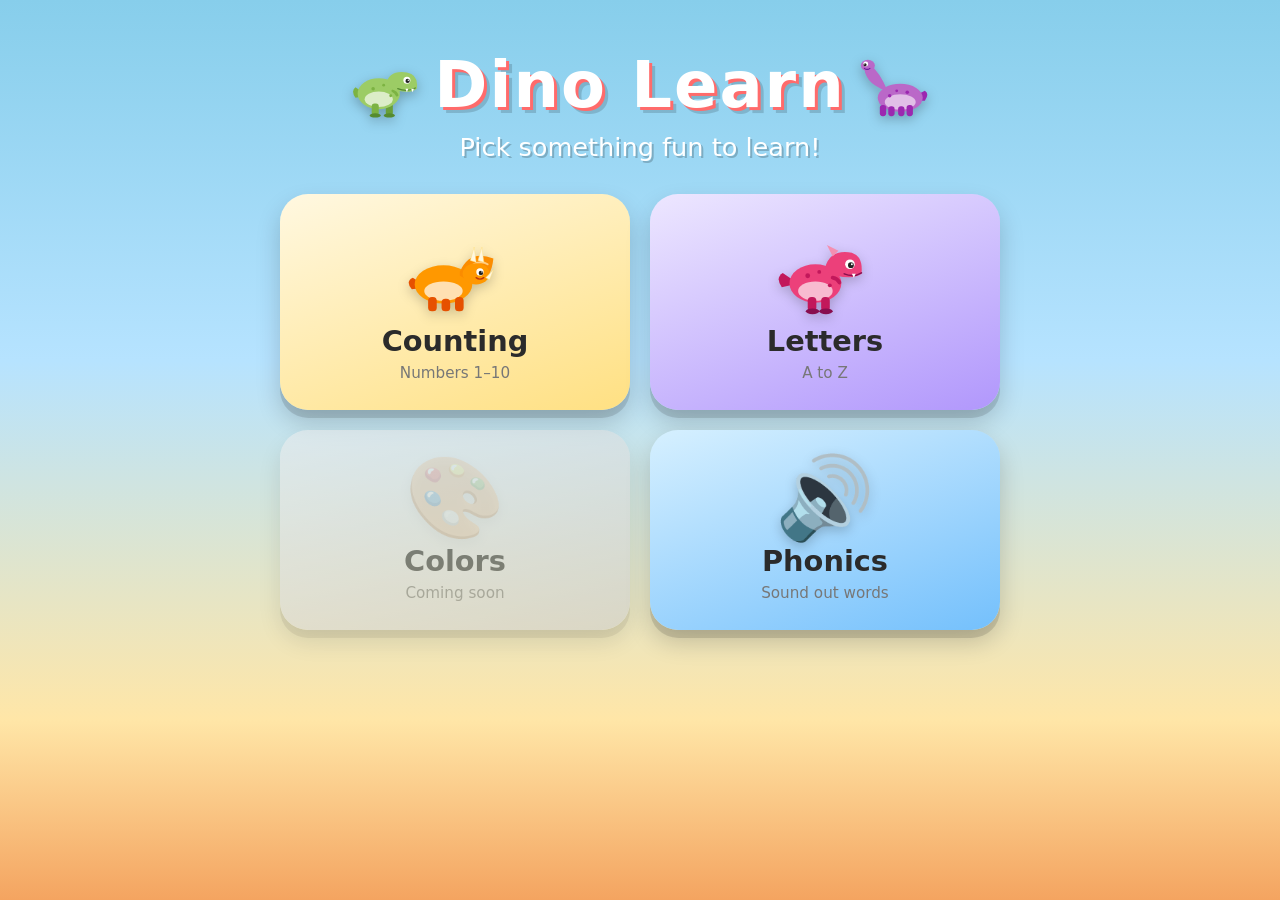
==== index.html @ 4b53ea30 "Add Phonics tile for sounding out CVC words Mirrors the Counting/Letters blueprint with a phonics tw" ====
<!DOCTYPE html>
<html lang="en">
<head>
  <meta charset="UTF-8" />
  <meta name="viewport" content="width=device-width, initial-scale=1.0, user-scalable=no" />
  <title>Dino Learn — Fun Learning for Little Explorers</title>
  <link rel="stylesheet" href="styles.css" />
</head>
<body>
  <!-- ============ LANDING SCREEN ============ -->
  <section id="landing" class="screen active">
    <div class="floating-bg" aria-hidden="true">
      <span class="float-emoji" style="--d:0s; --x:10%;">🦕</span>
      <span class="float-emoji" style="--d:2s; --x:80%;">🦖</span>
      <span class="float-emoji" style="--d:4s; --x:30%;">🌋</span>
      <span class="float-emoji" style="--d:6s; --x:65%;">🥚</span>
      <span class="float-emoji" style="--d:8s; --x:50%;">🌴</span>
    </div>

    <header class="landing-header">
      <h1 class="title">
        <span class="title-dino" data-dino="trex"></span>
        Dino Learn
        <span class="title-dino flip" data-dino="bronto"></span>
      </h1>
      <p class="subtitle">Pick something fun to learn!</p>
    </header>

    <div class="tile-grid">
      <button class="tile tile-counting" data-app="counting">
        <div class="tile-emoji tile-svg" data-dino="trike"></div>
        <div class="tile-label">Counting</div>
        <div class="tile-sub">Numbers 1–10</div>
      </button>

      <button class="tile tile-letters" data-app="letters">
        <div class="tile-emoji tile-svg" data-dino="raptor"></div>
        <div class="tile-label">Letters</div>
        <div class="tile-sub">A to Z</div>
      </button>

      <button class="tile tile-locked" disabled>
        <div class="tile-emoji">🎨</div>
        <div class="tile-label">Colors</div>
        <div class="tile-sub">Coming soon</div>
      </button>

      <button class="tile tile-phonics" data-app="phonics">
        <div class="tile-emoji">🔊</div>
        <div class="tile-label">Phonics</div>
        <div class="tile-sub">Sound out words</div>
      </button>
    </div>
  </section>

  <!-- ============ COUNTING: MODE PICKER ============ -->
  <section id="counting-menu" class="screen">
    <button class="back-btn" data-back="landing">← Back</button>
    <header class="landing-header">
      <h1 class="title">
        <span class="title-dino" data-dino="stego"></span>
        Counting Time!
      </h1>
      <p class="subtitle">How do you want to play?</p>
    </header>

    <div class="tile-grid two-up">
      <button class="tile tile-learn" data-mode="learn">
        <div class="tile-emoji">📚</div>
        <div class="tile-label">Learn</div>
        <div class="tile-sub">See & hear numbers</div>
      </button>

      <button class="tile tile-test" data-mode="test">
        <div class="tile-emoji">🎯</div>
        <div class="tile-label">Test</div>
        <div class="tile-sub">Listen & choose</div>
      </button>
    </div>
  </section>

  <!-- ============ LEARN MODE ============ -->
  <section id="learn-mode" class="screen">
    <button class="back-btn" data-back="counting-menu">← Back</button>

    <div class="flashcard-area">
      <div id="learn-card" class="flashcard">
        <div class="big-number" id="learn-number">1</div>
        <div class="dino-row" id="learn-dinos"></div>
        <div class="card-word" id="learn-word">One</div>
      </div>

      <div class="learn-controls">
        <button class="ctrl-btn ctrl-prev" id="learn-prev" aria-label="Previous">◀</button>
        <button class="ctrl-btn ctrl-say" id="learn-say" aria-label="Say again">🔊 Say it!</button>
        <button class="ctrl-btn ctrl-next" id="learn-next" aria-label="Next">▶</button>
      </div>
    </div>
  </section>

  <!-- ============ TEST MODE ============ -->
  <section id="test-mode" class="screen">
    <button class="back-btn" data-back="counting-menu">← Back</button>

    <div class="test-area">
      <div class="test-prompt">
        <div class="test-instruction">Tap the number you hear!</div>
        <button class="ctrl-btn ctrl-say big-say" id="test-say">🔊 Say it again</button>
      </div>

      <div id="test-choices" class="choice-grid"></div>

      <div class="score-row">
        <div class="score-pill">⭐ <span id="score-correct">0</span></div>
        <div class="score-pill alt">🦴 <span id="score-tries">0</span></div>
      </div>
    </div>

  </section>

  <!-- ============ LETTERS: MODE PICKER ============ -->
  <section id="letters-menu" class="screen">
    <button class="back-btn" data-back="landing">← Back</button>
    <header class="landing-header">
      <h1 class="title">
        <span class="title-dino" data-dino="raptor"></span>
        ABCs!
      </h1>
      <p class="subtitle">How do you want to play?</p>
    </header>

    <div class="tile-grid two-up">
      <button class="tile tile-learn" data-letters-mode="learn">
        <div class="tile-emoji">📚</div>
        <div class="tile-label">Learn</div>
        <div class="tile-sub">See & hear letters</div>
      </button>

      <button class="tile tile-test" data-letters-mode="test">
        <div class="tile-emoji">🎯</div>
        <div class="tile-label">Test</div>
        <div class="tile-sub">Listen & choose</div>
      </button>
    </div>
  </section>

  <!-- ============ LETTERS LEARN MODE ============ -->
  <section id="letters-learn" class="screen">
    <button class="back-btn" data-back="letters-menu">← Back</button>

    <div class="flashcard-area">
      <div id="letters-card" class="flashcard">
        <div class="big-number" id="letters-letter"></div>
        <div class="letter-img" id="letters-img">🍎</div>
        <div class="card-word" id="letters-word">A is for Apple</div>
      </div>

      <div class="learn-controls">
        <button class="ctrl-btn ctrl-prev" id="letters-prev" aria-label="Previous">◀</button>
        <button class="ctrl-btn ctrl-say" id="letters-say" aria-label="Say again">🔊 Say it!</button>
        <button class="ctrl-btn ctrl-next" id="letters-next" aria-label="Next">▶</button>
      </div>
    </div>
  </section>

  <!-- ============ LETTERS TEST MODE ============ -->
  <section id="letters-test" class="screen">
    <button class="back-btn" data-back="letters-menu">← Back</button>

    <div class="test-area">
      <div class="test-prompt">
        <div class="test-instruction">Tap the letter you hear!</div>
        <button class="ctrl-btn ctrl-say big-say" id="letters-test-say">🔊 Say it again</button>
      </div>

      <div id="letters-test-choices" class="choice-grid"></div>

      <div class="score-row">
        <div class="score-pill">⭐ <span id="letters-score-correct">0</span></div>
        <div class="score-pill alt">🦴 <span id="letters-score-tries">0</span></div>
      </div>
    </div>
  </section>

  <!-- ============ PHONICS: MODE PICKER ============ -->
  <section id="phonics-menu" class="screen">
    <button class="back-btn" data-back="landing">← Back</button>
    <header class="landing-header">
      <h1 class="title">
        <span class="title-dino" data-dino="trike"></span>
        Phonics!
      </h1>
      <p class="subtitle">Sound out words!</p>
    </header>

    <div class="tile-grid two-up">
      <button class="tile tile-learn" data-phonics-mode="learn">
        <div class="tile-emoji">📚</div>
        <div class="tile-label">Learn</div>
        <div class="tile-sub">Sound it out</div>
      </button>

      <button class="tile tile-test" data-phonics-mode="test">
        <div class="tile-emoji">🎯</div>
        <div class="tile-label">Test</div>
        <div class="tile-sub">Listen & choose</div>
      </button>
    </div>
  </section>

  <!-- ============ PHONICS LEARN MODE ============ -->
  <section id="phonics-learn" class="screen">
    <button class="back-btn" data-back="phonics-menu">← Back</button>

    <div class="flashcard-area">
      <div id="phonics-card" class="flashcard">
        <div class="phonics-letters" id="phonics-letters"></div>
        <div class="phonics-emoji" id="phonics-emoji">🐱</div>
        <div class="card-word" id="phonics-word">Cat</div>
      </div>

      <div class="learn-controls">
        <button class="ctrl-btn ctrl-prev" id="phonics-prev" aria-label="Previous">◀</button>
        <button class="ctrl-btn ctrl-say" id="phonics-say" aria-label="Sound it out">🔊 Sound it out!</button>
        <button class="ctrl-btn ctrl-next" id="phonics-next" aria-label="Next">▶</button>
      </div>
    </div>
  </section>

  <!-- ============ PHONICS TEST MODE ============ -->
  <section id="phonics-test" class="screen">
    <button class="back-btn" data-back="phonics-menu">← Back</button>

    <div class="test-area">
      <div class="test-prompt">
        <div class="test-instruction">Tap the word you hear!</div>
        <button class="ctrl-btn ctrl-say big-say" id="phonics-test-say">🔊 Say it again</button>
      </div>

      <div id="phonics-test-choices" class="choice-grid phonics-choice-grid"></div>

      <div class="score-row">
        <div class="score-pill">⭐ <span id="phonics-score-correct">0</span></div>
        <div class="score-pill alt">🦴 <span id="phonics-score-tries">0</span></div>
      </div>
    </div>
  </section>

  <!-- shared celebration overlay (used by both test modes) -->
  <div id="celebrate" class="celebrate" aria-hidden="true">
    <div class="celebrate-text" id="celebrate-text">Yay!</div>
    <div class="confetti" id="confetti"></div>
  </div>

  <script src="dinos.js"></script>
  <script src="chars.js"></script>
  <script src="phonics.js"></script>
  <script src="app.js"></script>
</body>
</html>
---- styles.css ----
/* ====== Reset & Base ====== */
* { box-sizing: border-box; margin: 0; padding: 0; }

html, body {
  height: 100%;
  font-family: 'Comic Sans MS', 'Chalkboard SE', 'Marker Felt', system-ui, sans-serif;
  overflow: hidden;
  user-select: none;
  -webkit-tap-highlight-color: transparent;
}

body {
  background: linear-gradient(180deg, #87ceeb 0%, #b6e3ff 40%, #ffe6a7 80%, #f4a460 100%);
  color: #2b2b2b;
  position: relative;
}

button {
  font-family: inherit;
  cursor: pointer;
  border: none;
  background: none;
}

/* ====== Screens ====== */
.screen {
  position: absolute;
  inset: 0;
  display: none;
  flex-direction: column;
  align-items: center;
  padding: 24px;
  overflow-y: auto;
}
.screen.active { display: flex; }

/* ====== Floating background dinos ====== */
.floating-bg {
  position: absolute;
  inset: 0;
  pointer-events: none;
  overflow: hidden;
  z-index: 0;
}
.float-emoji {
  position: absolute;
  bottom: -80px;
  left: var(--x);
  font-size: 3rem;
  opacity: 0.55;
  animation: floatUp 14s linear infinite;
  animation-delay: var(--d);
}
@keyframes floatUp {
  0%   { transform: translateY(0) rotate(0deg); opacity: 0; }
  10%  { opacity: 0.5; }
  90%  { opacity: 0.4; }
  100% { transform: translateY(-110vh) rotate(360deg); opacity: 0; }
}

/* ====== Landing Header ====== */
.landing-header {
  text-align: center;
  margin: 24px 0 32px;
  z-index: 1;
}
.title {
  font-size: clamp(2.4rem, 7vw, 4rem);
  color: #fff;
  text-shadow:
    3px 3px 0 #ff6b6b,
    6px 6px 0 rgba(0, 0, 0, 0.15);
  letter-spacing: 2px;
  display: inline-flex;
  align-items: center;
  gap: 12px;
}
.title-dino {
  display: inline-block;
  width: clamp(2.6rem, 8vw, 4.4rem);
  height: clamp(2.6rem, 8vw, 4.4rem);
  animation: wiggle 2s ease-in-out infinite;
  filter: drop-shadow(0 4px 6px rgba(0, 0, 0, 0.25));
}
.title-dino svg { width: 100%; height: 100%; display: block; }
.title-dino.flip { transform: scaleX(-1); animation-delay: 0.5s; }
@keyframes wiggle {
  0%, 100% { transform: rotate(-8deg) translateY(0); }
  50%      { transform: rotate(8deg)  translateY(-6px); }
}
.title-dino.flip {
  animation: wiggleFlip 2s ease-in-out infinite;
}
@keyframes wiggleFlip {
  0%, 100% { transform: scaleX(-1) rotate(-8deg) translateY(0); }
  50%      { transform: scaleX(-1) rotate(8deg)  translateY(-6px); }
}

.subtitle {
  font-size: clamp(1.1rem, 3vw, 1.6rem);
  color: #fff;
  text-shadow: 2px 2px 0 rgba(0, 0, 0, 0.2);
  margin-top: 8px;
}

/* ====== Tile Grid ====== */
.tile-grid {
  display: grid;
  grid-template-columns: repeat(2, minmax(140px, 1fr));
  gap: 20px;
  width: 100%;
  max-width: 720px;
  z-index: 1;
}
.tile-grid.two-up {
  grid-template-columns: repeat(2, 1fr);
  max-width: 600px;
}

.tile {
  background: #fff;
  border-radius: 28px;
  padding: 28px 16px;
  box-shadow:
    0 8px 0 rgba(0, 0, 0, 0.12),
    0 12px 24px rgba(0, 0, 0, 0.18);
  display: flex;
  flex-direction: column;
  align-items: center;
  gap: 6px;
  transition: transform 0.15s ease, box-shadow 0.15s ease;
  position: relative;
  overflow: hidden;
}
.tile:active:not(:disabled) {
  transform: translateY(4px);
  box-shadow:
    0 4px 0 rgba(0, 0, 0, 0.12),
    0 6px 12px rgba(0, 0, 0, 0.18);
}
.tile:hover:not(:disabled) { transform: translateY(-4px); }

.tile-emoji {
  font-size: clamp(3rem, 10vw, 5rem);
  line-height: 1;
  filter: drop-shadow(0 4px 6px rgba(0, 0, 0, 0.2));
  animation: bobble 3s ease-in-out infinite;
}
.tile-svg {
  width: clamp(4rem, 14vw, 6rem);
  height: clamp(4rem, 14vw, 6rem);
}
.tile-svg svg { width: 100%; height: 100%; display: block; }
@keyframes bobble {
  0%, 100% { transform: translateY(0) rotate(-3deg); }
  50%      { transform: translateY(-8px) rotate(3deg); }
}
.tile-label {
  font-size: clamp(1.3rem, 3.5vw, 1.8rem);
  font-weight: bold;
  color: #2b2b2b;
}
.tile-sub {
  font-size: 0.95rem;
  color: #777;
}

/* tile color accents */
.tile-counting { background: linear-gradient(160deg, #fff8e1, #ffe082); }
.tile-letters  { background: linear-gradient(160deg, #ede7ff, #b197fc); }
.tile-phonics  { background: linear-gradient(160deg, #d6f0ff, #74c0fc); }
.tile-learn    { background: linear-gradient(160deg, #d4f8e8, #7ed8a8); }
.tile-test     { background: linear-gradient(160deg, #ffd6e7, #ff9bc4); }

.tile-locked {
  opacity: 0.55;
  cursor: not-allowed;
  background: linear-gradient(160deg, #eee, #ccc);
}
.tile-locked .tile-emoji { animation: none; }

/* ====== Back Button ====== */
.back-btn {
  position: absolute;
  top: 16px;
  left: 16px;
  background: #fff;
  border-radius: 999px;
  padding: 10px 20px;
  font-size: 1.1rem;
  font-weight: bold;
  color: #444;
  box-shadow: 0 4px 0 rgba(0, 0, 0, 0.12);
  z-index: 10;
}
.back-btn:active { transform: translateY(2px); box-shadow: 0 2px 0 rgba(0,0,0,0.12); }

/* ====== Learn Mode ====== */
.flashcard-area {
  width: 100%;
  max-width: 700px;
  margin: 60px auto 0;
  display: flex;
  flex-direction: column;
  align-items: center;
  gap: 28px;
  z-index: 1;
}
.flashcard {
  background: #fff;
  border-radius: 32px;
  padding: 30px 24px;
  width: 100%;
  box-shadow:
    0 10px 0 rgba(0, 0, 0, 0.12),
    0 16px 30px rgba(0, 0, 0, 0.2);
  display: flex;
  flex-direction: column;
  align-items: center;
  gap: 14px;
  min-height: 380px;
}
.flashcard.pop {
  animation: cardPop 0.45s ease;
}
@keyframes cardPop {
  0%   { transform: scale(0.85) rotate(-3deg); opacity: 0; }
  60%  { transform: scale(1.05) rotate(2deg); opacity: 1; }
  100% { transform: scale(1) rotate(0); }
}

.big-number {
  height: clamp(160px, 28vw, 240px);
  display: flex;
  align-items: center;
  justify-content: center;
}
.big-number svg {
  height: 100%;
  width: auto;
  overflow: visible;
}
.big-number path {
  fill: none;
  /* stroke set inline per-render so each card uses a unique gradient id */
  stroke-width: 14;
  stroke-linecap: round;
  stroke-linejoin: round;
  filter: drop-shadow(3px 4px 0 rgba(0, 0, 0, 0.12));
}
.big-number path.draw {
  stroke-dasharray: var(--len);
  stroke-dashoffset: var(--len);
  animation: drawIn 1.1s ease-out var(--delay, 0s) forwards;
}
@keyframes drawIn {
  to { stroke-dashoffset: 0; }
}

.dino-row {
  display: flex;
  flex-wrap: wrap;
  gap: 8px;
  justify-content: center;
  align-items: center;
  max-width: 100%;
  min-height: 70px;
}
.dino-row .dino {
  width: clamp(3rem, 7vw, 4.2rem);
  height: clamp(3rem, 7vw, 4.2rem);
  animation: dinoPop 0.4s ease both;
  filter: drop-shadow(0 3px 4px rgba(0,0,0,0.18));
}
.dino-row .dino svg { width: 100%; height: 100%; display: block; }
@keyframes dinoPop {
  0%   { transform: scale(0) rotate(-180deg); opacity: 0; }
  70%  { transform: scale(1.2) rotate(10deg); opacity: 1; }
  100% { transform: scale(1) rotate(0); }
}

.card-word {
  font-size: clamp(1.6rem, 5vw, 2.4rem);
  font-weight: bold;
  color: #4a4a4a;
  text-transform: capitalize;
}

/* Letter-card "is for X" thumbnail (emoji-based) */
.letter-img {
  font-size: clamp(3.5rem, 11vw, 5.5rem);
  line-height: 1;
  filter: drop-shadow(0 4px 6px rgba(0, 0, 0, 0.2));
  animation: dinoPop 0.5s ease both;
}

/* ====== Phonics ====== */
.phonics-letters {
  display: flex;
  gap: 14px;
  justify-content: center;
  flex-wrap: wrap;
}
.phonics-letter {
  width: clamp(60px, 16vw, 88px);
  height: clamp(60px, 16vw, 88px);
  border-radius: 20px;
  background: linear-gradient(160deg, #fff3bf, #ffd43b);
  color: #fff;
  font-size: clamp(2.4rem, 7vw, 3.6rem);
  font-weight: 900;
  display: flex;
  align-items: center;
  justify-content: center;
  text-shadow: 2px 2px 0 rgba(0, 0, 0, 0.18);
  box-shadow: 0 6px 0 rgba(0, 0, 0, 0.15);
  cursor: pointer;
  transition: transform 0.2s ease, box-shadow 0.2s ease, background 0.2s ease;
  animation: dinoPop 0.4s ease both;
}
.phonics-letter.active {
  transform: scale(1.2) translateY(-10px);
  box-shadow: 0 14px 0 rgba(0, 0, 0, 0.15);
  background: linear-gradient(160deg, #ff8787, #ff6b6b);
}
.phonics-letter:active:not(.active) {
  transform: scale(0.95);
  box-shadow: 0 3px 0 rgba(0, 0, 0, 0.15);
}
.phonics-emoji {
  font-size: clamp(3.5rem, 12vw, 6rem);
  line-height: 1;
  filter: drop-shadow(0 4px 6px rgba(0, 0, 0, 0.2));
  animation: dinoPop 0.5s ease both;
}

/* Phonics test choices: emoji on top, word below */
.choice.phonics-choice {
  aspect-ratio: 1 / 1.15;
  flex-direction: column;
  gap: 4px;
  padding: 8px;
}
.choice.phonics-choice .choice-emoji {
  font-size: clamp(2.4rem, 9vw, 4rem);
  line-height: 1;
}
.choice.phonics-choice .choice-word {
  font-size: clamp(1rem, 3.5vw, 1.5rem);
  font-weight: 900;
  color: #444;
  text-transform: lowercase;
}

/* learn controls */
.learn-controls {
  display: flex;
  gap: 16px;
  align-items: center;
  flex-wrap: wrap;
  justify-content: center;
}
.ctrl-btn {
  background: #fff;
  border-radius: 999px;
  padding: 16px 24px;
  font-size: 1.3rem;
  font-weight: bold;
  color: #444;
  box-shadow: 0 6px 0 rgba(0, 0, 0, 0.15);
  min-width: 70px;
  transition: transform 0.1s ease;
}
.ctrl-btn:active { transform: translateY(3px); box-shadow: 0 3px 0 rgba(0,0,0,0.15); }
.ctrl-say { background: linear-gradient(160deg, #ffd6a5, #ffa94d); color: #fff; text-shadow: 1px 1px 0 rgba(0,0,0,0.2); }
.ctrl-prev, .ctrl-next { background: linear-gradient(160deg, #b8e6ff, #4dabf7); color: #fff; }
.big-say {
  padding: 20px 32px;
  font-size: 1.5rem;
}

/* ====== Test Mode ====== */
.test-area {
  width: 100%;
  max-width: 700px;
  margin: 60px auto 0;
  display: flex;
  flex-direction: column;
  align-items: center;
  gap: 24px;
  z-index: 1;
}
.test-prompt {
  display: flex;
  flex-direction: column;
  align-items: center;
  gap: 12px;
}
.test-instruction {
  font-size: clamp(1.2rem, 4vw, 1.8rem);
  font-weight: bold;
  color: #fff;
  text-shadow: 2px 2px 0 rgba(0, 0, 0, 0.2);
  text-align: center;
}

.choice-grid {
  display: grid;
  grid-template-columns: repeat(2, 1fr);
  gap: 16px;
  width: 100%;
}
@media (min-width: 640px) {
  .choice-grid { grid-template-columns: repeat(4, 1fr); }
}

.choice {
  background: #fff;
  border-radius: 24px;
  aspect-ratio: 1 / 1;
  display: flex;
  align-items: center;
  justify-content: center;
  font-size: clamp(3rem, 10vw, 5rem);
  font-weight: 900;
  color: #2b2b2b;
  box-shadow: 0 8px 0 rgba(0, 0, 0, 0.12);
  transition: transform 0.15s ease;
}
.choice:active { transform: translateY(4px); box-shadow: 0 4px 0 rgba(0,0,0,0.12); }

.choice.c1 { background: linear-gradient(160deg, #ffd6e7, #ff9bc4); }
.choice.c2 { background: linear-gradient(160deg, #d4f8e8, #7ed8a8); }
.choice.c3 { background: linear-gradient(160deg, #ffe9b3, #ffd43b); }
.choice.c4 { background: linear-gradient(160deg, #d6e9ff, #74c0fc); }

.choice.correct {
  animation: correctFlash 0.7s ease;
}
@keyframes correctFlash {
  0%, 100% { transform: scale(1); }
  30%      { transform: scale(1.2) rotate(5deg); background: #69db7c; }
  60%      { transform: scale(1.1) rotate(-5deg); }
}

.choice.wrong {
  animation: wrongShake 0.5s ease;
}
@keyframes wrongShake {
  0%, 100% { transform: translateX(0); }
  20%      { transform: translateX(-10px); background: #ffa8a8; }
  40%      { transform: translateX(10px); }
  60%      { transform: translateX(-8px); }
  80%      { transform: translateX(8px); }
}

/* score */
.score-row {
  display: flex;
  gap: 14px;
  margin-top: 6px;
}
.score-pill {
  background: #fff;
  padding: 10px 22px;
  border-radius: 999px;
  font-size: 1.3rem;
  font-weight: bold;
  color: #444;
  box-shadow: 0 4px 0 rgba(0, 0, 0, 0.12);
}
.score-pill.alt { background: #ffd6a5; }

/* ====== Celebrate overlay ====== */
.celebrate {
  position: absolute;
  inset: 0;
  pointer-events: none;
  display: none;
  align-items: center;
  justify-content: center;
  z-index: 20;
}
.celebrate.show {
  display: flex;
}
.celebrate-text {
  font-size: clamp(3rem, 12vw, 7rem);
  color: #fff;
  font-weight: 900;
  text-shadow:
    4px 4px 0 #ff6b6b,
    8px 8px 0 rgba(0, 0, 0, 0.2);
  animation: celebratePop 1.2s ease;
}
@keyframes celebratePop {
  0%   { transform: scale(0) rotate(-30deg); opacity: 0; }
  40%  { transform: scale(1.3) rotate(10deg); opacity: 1; }
  70%  { transform: scale(1) rotate(-5deg); }
  100% { transform: scale(1.1) rotate(0); opacity: 0; }
}

.confetti {
  position: absolute;
  inset: 0;
  pointer-events: none;
}
.confetti span {
  position: absolute;
  top: -30px;
  font-size: 1.8rem;
  animation: confettiFall 1.6s ease-in forwards;
}
@keyframes confettiFall {
  0%   { transform: translateY(0) rotate(0); opacity: 1; }
  100% { transform: translateY(110vh) rotate(720deg); opacity: 0.2; }
}
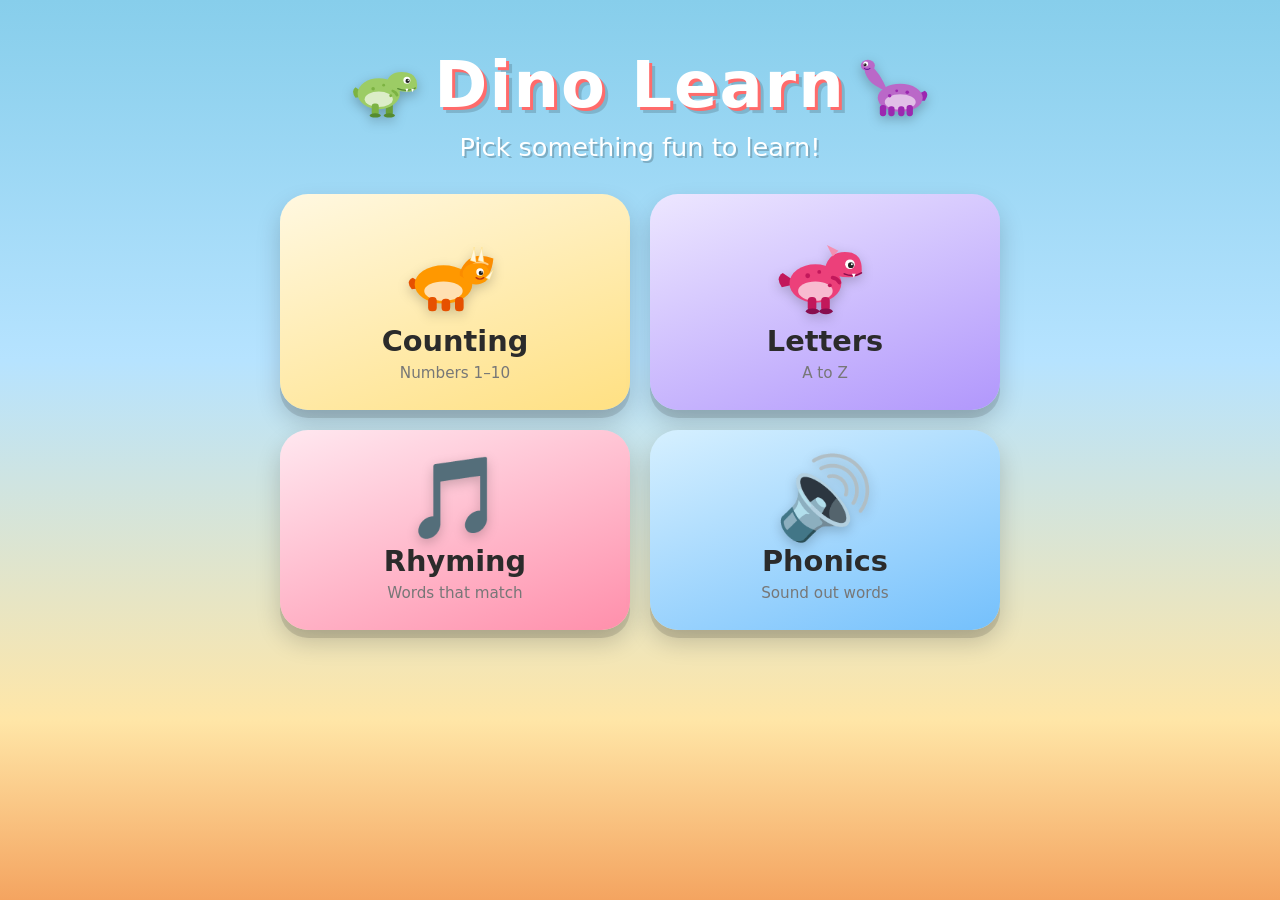
==== commit 18f59de0: "Add Rhyming tile - "Do these words rhyme?" yes/no drill Addresses Declan's 0-of-8 gap on Rhyming Rec" ====
--- a/index.html
+++ b/index.html
@@ -39,10 +39,10 @@
         <div class="tile-sub">A to Z</div>
       </button>
 
-      <button class="tile tile-locked" disabled>
-        <div class="tile-emoji">🎨</div>
-        <div class="tile-label">Colors</div>
-        <div class="tile-sub">Coming soon</div>
+      <button class="tile tile-rhyming" data-app="rhyming">
+        <div class="tile-emoji">🎵</div>
+        <div class="tile-label">Rhyming</div>
+        <div class="tile-sub">Words that match</div>
       </button>
 
       <button class="tile tile-phonics" data-app="phonics">
@@ -64,17 +64,28 @@
       <p class="subtitle">How do you want to play?</p>
     </header>
 
-    <div class="tile-grid two-up">
+    <div class="case-toggle toggle-numbers" role="tablist" aria-label="Number range">
+      <button class="case-btn active" data-range="1-10">1–10</button>
+      <button class="case-btn" data-range="11-20">11–20</button>
+    </div>
+
+    <div class="tile-grid three-up">
       <button class="tile tile-learn" data-mode="learn">
         <div class="tile-emoji">📚</div>
         <div class="tile-label">Learn</div>
-        <div class="tile-sub">See & hear numbers</div>
+        <div class="tile-sub">See & hear</div>
       </button>
 
       <button class="tile tile-test" data-mode="test">
-        <div class="tile-emoji">🎯</div>
-        <div class="tile-label">Test</div>
-        <div class="tile-sub">Listen & choose</div>
+        <div class="tile-emoji">👂</div>
+        <div class="tile-label">Listen Test</div>
+        <div class="tile-sub">Hear it, pick it</div>
+      </button>
+
+      <button class="tile tile-look" data-mode="look">
+        <div class="tile-emoji">👀</div>
+        <div class="tile-label">Look Test</div>
+        <div class="tile-sub">See it, say it</div>
       </button>
     </div>
   </section>
@@ -118,6 +129,31 @@
 
   </section>
 
+  <!-- ============ LOOK TEST (see numeral, say it) ============ -->
+  <section id="look-mode" class="screen">
+    <button class="back-btn" data-back="counting-menu">← Back</button>
+
+    <div class="flashcard-area">
+      <div class="look-instruction" id="look-instruction">What number is this?</div>
+
+      <div id="look-card" class="flashcard look-card">
+        <div class="big-number" id="look-number"></div>
+        <div class="dino-row" id="look-dinos"></div>
+        <div class="card-word" id="look-word"></div>
+      </div>
+
+      <div class="look-buttons">
+        <button class="ctrl-btn ctrl-knew" id="look-knew">✓ Knew it!</button>
+        <button class="ctrl-btn ctrl-help" id="look-help">🤔 Help me</button>
+      </div>
+
+      <div class="score-row">
+        <div class="score-pill">⭐ <span id="look-score-correct">0</span></div>
+        <div class="score-pill alt">🦴 <span id="look-score-tries">0</span></div>
+      </div>
+    </div>
+  </section>
+
   <!-- ============ LETTERS: MODE PICKER ============ -->
   <section id="letters-menu" class="screen">
     <button class="back-btn" data-back="landing">← Back</button>
@@ -128,6 +164,11 @@
       </h1>
       <p class="subtitle">How do you want to play?</p>
     </header>
+
+    <div class="case-toggle toggle-letters" role="tablist" aria-label="Letter case">
+      <button class="case-btn active" data-case="upper">ABC</button>
+      <button class="case-btn" data-case="lower">abc</button>
+    </div>
 
     <div class="tile-grid two-up">
       <button class="tile tile-learn" data-letters-mode="learn">
@@ -246,6 +287,94 @@
     </div>
   </section>
 
+  <!-- ============ RHYMING: MODE PICKER ============ -->
+  <section id="rhyming-menu" class="screen">
+    <button class="back-btn" data-back="landing">← Back</button>
+    <header class="landing-header">
+      <h1 class="title">
+        <span class="title-dino" data-dino="bronto"></span>
+        Rhyming!
+      </h1>
+      <p class="subtitle">Words that sound the same</p>
+    </header>
+
+    <div class="tile-grid two-up">
+      <button class="tile tile-learn" data-rhyming-mode="learn">
+        <div class="tile-emoji">📚</div>
+        <div class="tile-label">Learn</div>
+        <div class="tile-sub">See & hear pairs</div>
+      </button>
+
+      <button class="tile tile-test" data-rhyming-mode="test">
+        <div class="tile-emoji">🎯</div>
+        <div class="tile-label">Test</div>
+        <div class="tile-sub">Do they rhyme?</div>
+      </button>
+    </div>
+  </section>
+
+  <!-- ============ RHYMING LEARN MODE ============ -->
+  <section id="rhyming-learn" class="screen">
+    <button class="back-btn" data-back="rhyming-menu">← Back</button>
+
+    <div class="flashcard-area">
+      <div id="rhyming-card" class="flashcard rhyme-card">
+        <div class="rhyme-pair">
+          <div class="rhyme-word">
+            <div class="rhyme-emoji" id="rhyme-emoji-1">🐱</div>
+            <div class="rhyme-text" id="rhyme-text-1">cat</div>
+          </div>
+          <div class="rhyme-vs">&</div>
+          <div class="rhyme-word">
+            <div class="rhyme-emoji" id="rhyme-emoji-2">🎩</div>
+            <div class="rhyme-text" id="rhyme-text-2">hat</div>
+          </div>
+        </div>
+        <div class="rhyme-verdict yes" id="rhyme-verdict">They Rhyme!</div>
+      </div>
+
+      <div class="learn-controls">
+        <button class="ctrl-btn ctrl-prev" id="rhyming-prev" aria-label="Previous">◀</button>
+        <button class="ctrl-btn ctrl-say" id="rhyming-say" aria-label="Say again">🔊 Say it!</button>
+        <button class="ctrl-btn ctrl-next" id="rhyming-next" aria-label="Next">▶</button>
+      </div>
+    </div>
+  </section>
+
+  <!-- ============ RHYMING TEST MODE ============ -->
+  <section id="rhyming-test" class="screen">
+    <button class="back-btn" data-back="rhyming-menu">← Back</button>
+
+    <div class="flashcard-area">
+      <div class="test-instruction look-instruction">Do these words rhyme?</div>
+      <button class="ctrl-btn ctrl-say big-say" id="rhyming-test-say">🔊 Say it again</button>
+
+      <div id="rhyming-test-card" class="flashcard rhyme-card">
+        <div class="rhyme-pair">
+          <div class="rhyme-word">
+            <div class="rhyme-emoji" id="rhyme-test-emoji-1">🐱</div>
+            <div class="rhyme-text" id="rhyme-test-text-1">cat</div>
+          </div>
+          <div class="rhyme-vs">?</div>
+          <div class="rhyme-word">
+            <div class="rhyme-emoji" id="rhyme-test-emoji-2">🎩</div>
+            <div class="rhyme-text" id="rhyme-test-text-2">hat</div>
+          </div>
+        </div>
+      </div>
+
+      <div class="rhyme-buttons">
+        <button class="ctrl-btn rhyme-yes" id="rhyme-yes-btn">✓ Yes, rhyme!</button>
+        <button class="ctrl-btn rhyme-no"  id="rhyme-no-btn">✗ Don't rhyme</button>
+      </div>
+
+      <div class="score-row">
+        <div class="score-pill">⭐ <span id="rhyming-score-correct">0</span></div>
+        <div class="score-pill alt">🦴 <span id="rhyming-score-tries">0</span></div>
+      </div>
+    </div>
+  </section>
+
   <!-- shared celebration overlay (used by both test modes) -->
   <div id="celebrate" class="celebrate" aria-hidden="true">
     <div class="celebrate-text" id="celebrate-text">Yay!</div>
@@ -255,6 +384,7 @@
   <script src="dinos.js"></script>
   <script src="chars.js"></script>
   <script src="phonics.js"></script>
+  <script src="rhyming.js"></script>
   <script src="app.js"></script>
 </body>
 </html>
--- a/styles.css
+++ b/styles.css
@@ -116,6 +116,10 @@
   grid-template-columns: repeat(2, 1fr);
   max-width: 600px;
 }
+.tile-grid.three-up {
+  grid-template-columns: repeat(auto-fit, minmax(150px, 1fr));
+  max-width: 760px;
+}
 
 .tile {
   background: #fff;
@@ -171,6 +175,8 @@
 .tile-phonics  { background: linear-gradient(160deg, #d6f0ff, #74c0fc); }
 .tile-learn    { background: linear-gradient(160deg, #d4f8e8, #7ed8a8); }
 .tile-test     { background: linear-gradient(160deg, #ffd6e7, #ff9bc4); }
+.tile-look     { background: linear-gradient(160deg, #fff0d6, #ffb380); }
+.tile-rhyming  { background: linear-gradient(160deg, #ffe8f0, #ff8fab); }
 
 .tile-locked {
   opacity: 0.55;
@@ -273,6 +279,30 @@
   filter: drop-shadow(0 3px 4px rgba(0,0,0,0.18));
 }
 .dino-row .dino svg { width: 100%; height: 100%; display: block; }
+
+/* When count > 10, stack a "ten pack" group above the extras to teach
+   place value (e.g., 17 = 10 + 7). */
+.dino-row.grouped {
+  flex-direction: column;
+  gap: 10px;
+}
+.dino-group {
+  display: flex;
+  flex-wrap: wrap;
+  gap: 5px;
+  justify-content: center;
+  align-items: center;
+}
+.dino-group.ten {
+  padding: 8px 14px;
+  border-radius: 16px;
+  background: rgba(255, 220, 120, 0.25);
+  border: 2.5px dashed rgba(230, 160, 50, 0.6);
+}
+.dino-row.grouped .dino {
+  width: clamp(2.2rem, 5vw, 2.8rem);
+  height: clamp(2.2rem, 5vw, 2.8rem);
+}
 @keyframes dinoPop {
   0%   { transform: scale(0) rotate(-180deg); opacity: 0; }
   70%  { transform: scale(1.2) rotate(10deg); opacity: 1; }
@@ -283,7 +313,42 @@
   font-size: clamp(1.6rem, 5vw, 2.4rem);
   font-weight: bold;
   color: #4a4a4a;
-  text-transform: capitalize;
+}
+
+/* Case toggle (ABC / abc) on the Letters menu */
+.case-toggle {
+  display: inline-flex;
+  gap: 4px;
+  background: rgba(255, 255, 255, 0.9);
+  padding: 6px;
+  border-radius: 999px;
+  box-shadow: 0 4px 0 rgba(0, 0, 0, 0.12);
+  margin: 0 0 24px;
+  z-index: 1;
+}
+.case-btn {
+  padding: 10px 28px;
+  border-radius: 999px;
+  font-size: 1.3rem;
+  font-weight: 900;
+  color: #888;
+  background: transparent;
+  transition: background 0.2s ease, color 0.2s ease, box-shadow 0.2s ease, transform 0.1s ease;
+  font-family: inherit;
+  min-width: 84px;
+}
+.case-btn.active {
+  background: linear-gradient(160deg, #b197fc, #9775fa);
+  color: #fff;
+  box-shadow: 0 3px 0 rgba(0, 0, 0, 0.15);
+  text-shadow: 1px 1px 0 rgba(0, 0, 0, 0.2);
+}
+/* Counting uses the yellow palette to match its tile */
+.case-toggle.toggle-numbers .case-btn.active {
+  background: linear-gradient(160deg, #ffd43b, #ffa94d);
+}
+.case-btn:active:not(.active) {
+  transform: scale(0.95);
 }
 
 /* Letter-card "is for X" thumbnail (emoji-based) */
@@ -293,6 +358,90 @@
   filter: drop-shadow(0 4px 6px rgba(0, 0, 0, 0.2));
   animation: dinoPop 0.5s ease both;
 }
+
+/* ====== Rhyming ====== */
+.rhyme-card {
+  padding: 28px 18px;
+  min-height: 280px;
+}
+.rhyme-pair {
+  display: flex;
+  align-items: center;
+  justify-content: center;
+  gap: 12px;
+  flex-wrap: wrap;
+}
+.rhyme-word {
+  display: flex;
+  flex-direction: column;
+  align-items: center;
+  gap: 8px;
+  padding: 16px 18px;
+  background: linear-gradient(160deg, #fff8e1, #ffe082);
+  border-radius: 20px;
+  box-shadow: 0 6px 0 rgba(0, 0, 0, 0.12);
+  min-width: clamp(120px, 22vw, 170px);
+  animation: dinoPop 0.5s ease both;
+}
+.rhyme-word + .rhyme-word { animation-delay: 0.15s; }
+.rhyme-emoji {
+  font-size: clamp(3rem, 10vw, 4.5rem);
+  line-height: 1;
+  filter: drop-shadow(0 3px 4px rgba(0, 0, 0, 0.18));
+}
+.rhyme-text {
+  font-size: clamp(1.4rem, 4vw, 2rem);
+  font-weight: 900;
+  color: #444;
+  text-transform: lowercase;
+  letter-spacing: 1px;
+}
+.rhyme-vs {
+  font-size: clamp(2rem, 5vw, 3rem);
+  font-weight: 900;
+  color: #888;
+}
+.rhyme-verdict {
+  margin-top: 22px;
+  font-size: clamp(1.6rem, 5vw, 2.4rem);
+  font-weight: 900;
+  text-align: center;
+  letter-spacing: 1px;
+  animation: verdictPop 0.55s ease both;
+}
+.rhyme-verdict.yes {
+  color: #2f9e44;
+  text-shadow: 3px 3px 0 rgba(255, 255, 255, 0.6), 5px 5px 0 rgba(0, 0, 0, 0.1);
+}
+.rhyme-verdict.no {
+  color: #e03131;
+  text-shadow: 3px 3px 0 rgba(255, 255, 255, 0.6), 5px 5px 0 rgba(0, 0, 0, 0.1);
+}
+@keyframes verdictPop {
+  0%   { transform: scale(0); opacity: 0; }
+  60%  { transform: scale(1.15) rotate(2deg); opacity: 1; }
+  100% { transform: scale(1) rotate(0); }
+}
+
+.rhyme-buttons {
+  display: flex;
+  gap: 14px;
+  flex-wrap: wrap;
+  justify-content: center;
+  margin-top: 6px;
+}
+.ctrl-btn.rhyme-yes {
+  background: linear-gradient(160deg, #b2f2bb, #51cf66);
+  color: #fff;
+  text-shadow: 1px 1px 0 rgba(0, 0, 0, 0.2);
+}
+.ctrl-btn.rhyme-no {
+  background: linear-gradient(160deg, #ffc9c9, #ff6b6b);
+  color: #fff;
+  text-shadow: 1px 1px 0 rgba(0, 0, 0, 0.2);
+}
+.ctrl-btn.correct { animation: correctFlash 0.7s ease; }
+.ctrl-btn.wrong   { animation: wrongShake 0.5s ease; }
 
 /* ====== Phonics ====== */
 .phonics-letters {
@@ -379,6 +528,43 @@
   font-size: 1.5rem;
 }
 
+/* ====== Look Test (see numeral, say it) ====== */
+.look-instruction {
+  font-size: clamp(1.2rem, 4vw, 1.8rem);
+  font-weight: bold;
+  color: #fff;
+  text-shadow: 2px 2px 0 rgba(0, 0, 0, 0.2);
+  text-align: center;
+  margin-bottom: 4px;
+}
+/* Before reveal: keep dinos + word hidden so the kid has to recall it.
+   Fade in once the parent marks Knew it / Help me. */
+.look-card .dino-row,
+.look-card .card-word {
+  opacity: 0;
+  transition: opacity 0.35s ease;
+}
+.look-card.revealed .dino-row,
+.look-card.revealed .card-word {
+  opacity: 1;
+}
+.look-buttons {
+  display: flex;
+  gap: 14px;
+  flex-wrap: wrap;
+  justify-content: center;
+}
+.ctrl-btn.ctrl-knew {
+  background: linear-gradient(160deg, #b2f2bb, #51cf66);
+  color: #fff;
+  text-shadow: 1px 1px 0 rgba(0, 0, 0, 0.2);
+}
+.ctrl-btn.ctrl-help {
+  background: linear-gradient(160deg, #ffec99, #ffa94d);
+  color: #fff;
+  text-shadow: 1px 1px 0 rgba(0, 0, 0, 0.2);
+}
+
 /* ====== Test Mode ====== */
 .test-area {
   width: 100%;
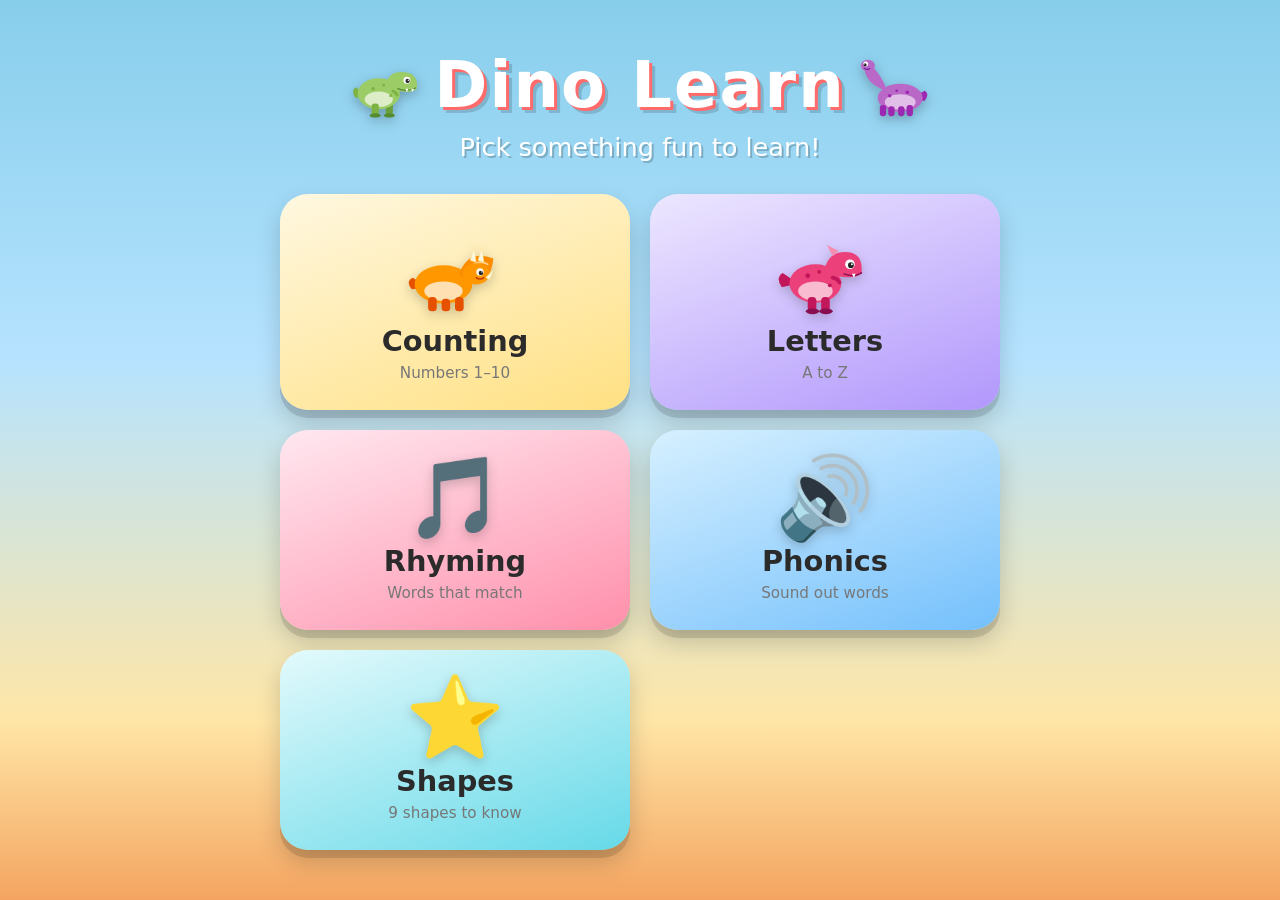
==== commit 8898aaf9: "Add Shapes tile - Learn / Listen Test / Look Test Addresses Declan's missed-1-of-9 gap on Shapes (he" ====
--- a/index.html
+++ b/index.html
@@ -50,6 +50,12 @@
         <div class="tile-label">Phonics</div>
         <div class="tile-sub">Sound out words</div>
       </button>
+
+      <button class="tile tile-shapes" data-app="shapes">
+        <div class="tile-emoji">⭐</div>
+        <div class="tile-label">Shapes</div>
+        <div class="tile-sub">9 shapes to know</div>
+      </button>
     </div>
   </section>
 
@@ -375,6 +381,99 @@
     </div>
   </section>
 
+  <!-- ============ SHAPES: MODE PICKER ============ -->
+  <section id="shapes-menu" class="screen">
+    <button class="back-btn" data-back="landing">← Back</button>
+    <header class="landing-header">
+      <h1 class="title">
+        <span class="title-dino" data-dino="trex"></span>
+        Shapes!
+      </h1>
+      <p class="subtitle">How do you want to play?</p>
+    </header>
+
+    <div class="tile-grid three-up">
+      <button class="tile tile-learn" data-shapes-mode="learn">
+        <div class="tile-emoji">📚</div>
+        <div class="tile-label">Learn</div>
+        <div class="tile-sub">See & hear</div>
+      </button>
+
+      <button class="tile tile-test" data-shapes-mode="test">
+        <div class="tile-emoji">👂</div>
+        <div class="tile-label">Listen Test</div>
+        <div class="tile-sub">Hear it, pick it</div>
+      </button>
+
+      <button class="tile tile-look" data-shapes-mode="look">
+        <div class="tile-emoji">👀</div>
+        <div class="tile-label">Look Test</div>
+        <div class="tile-sub">See it, say it</div>
+      </button>
+    </div>
+  </section>
+
+  <!-- ============ SHAPES LEARN MODE ============ -->
+  <section id="shapes-learn" class="screen">
+    <button class="back-btn" data-back="shapes-menu">← Back</button>
+
+    <div class="flashcard-area">
+      <div id="shapes-card" class="flashcard">
+        <div class="shape-display" id="shape-display"></div>
+        <div class="card-word" id="shape-name">Circle</div>
+      </div>
+
+      <div class="learn-controls">
+        <button class="ctrl-btn ctrl-prev" id="shapes-prev" aria-label="Previous">◀</button>
+        <button class="ctrl-btn ctrl-say" id="shapes-say" aria-label="Say again">🔊 Say it!</button>
+        <button class="ctrl-btn ctrl-next" id="shapes-next" aria-label="Next">▶</button>
+      </div>
+    </div>
+  </section>
+
+  <!-- ============ SHAPES LISTEN TEST ============ -->
+  <section id="shapes-test" class="screen">
+    <button class="back-btn" data-back="shapes-menu">← Back</button>
+
+    <div class="test-area">
+      <div class="test-prompt">
+        <div class="test-instruction">Tap the shape you hear!</div>
+        <button class="ctrl-btn ctrl-say big-say" id="shapes-test-say">🔊 Say it again</button>
+      </div>
+
+      <div id="shapes-test-choices" class="choice-grid"></div>
+
+      <div class="score-row">
+        <div class="score-pill">⭐ <span id="shapes-score-correct">0</span></div>
+        <div class="score-pill alt">🦴 <span id="shapes-score-tries">0</span></div>
+      </div>
+    </div>
+  </section>
+
+  <!-- ============ SHAPES LOOK TEST (see shape, say it) ============ -->
+  <section id="shapes-look" class="screen">
+    <button class="back-btn" data-back="shapes-menu">← Back</button>
+
+    <div class="flashcard-area">
+      <div class="look-instruction">What shape is this?</div>
+
+      <div id="shapes-look-card" class="flashcard look-card">
+        <div class="shape-display" id="shapes-look-display"></div>
+        <div class="card-word" id="shapes-look-name">Circle</div>
+      </div>
+
+      <div class="look-buttons">
+        <button class="ctrl-btn ctrl-knew" id="shapes-look-knew">✓ Knew it!</button>
+        <button class="ctrl-btn ctrl-help" id="shapes-look-help">🤔 Help me</button>
+      </div>
+
+      <div class="score-row">
+        <div class="score-pill">⭐ <span id="shapes-look-correct">0</span></div>
+        <div class="score-pill alt">🦴 <span id="shapes-look-tries">0</span></div>
+      </div>
+    </div>
+  </section>
+
   <!-- shared celebration overlay (used by both test modes) -->
   <div id="celebrate" class="celebrate" aria-hidden="true">
     <div class="celebrate-text" id="celebrate-text">Yay!</div>
@@ -385,6 +484,7 @@
   <script src="chars.js"></script>
   <script src="phonics.js"></script>
   <script src="rhyming.js"></script>
+  <script src="shapes.js"></script>
   <script src="app.js"></script>
 </body>
 </html>
--- a/styles.css
+++ b/styles.css
@@ -177,6 +177,7 @@
 .tile-test     { background: linear-gradient(160deg, #ffd6e7, #ff9bc4); }
 .tile-look     { background: linear-gradient(160deg, #fff0d6, #ffb380); }
 .tile-rhyming  { background: linear-gradient(160deg, #ffe8f0, #ff8fab); }
+.tile-shapes   { background: linear-gradient(160deg, #e3fafc, #66d9e8); }
 
 .tile-locked {
   opacity: 0.55;
@@ -359,6 +360,33 @@
   animation: dinoPop 0.5s ease both;
 }
 
+/* ====== Shapes ====== */
+.shape-display {
+  width: clamp(160px, 38vw, 230px);
+  height: clamp(160px, 38vw, 230px);
+  display: flex;
+  align-items: center;
+  justify-content: center;
+  animation: dinoPop 0.5s ease both;
+}
+.shape-display svg {
+  width: 100%;
+  height: 100%;
+  display: block;
+  filter: drop-shadow(0 5px 6px rgba(0, 0, 0, 0.18));
+}
+/* Shape choice tile in Listen Test: SVG fills the colored tile */
+.choice.shape-choice {
+  padding: 14px;
+  /* override the default text-centering font sizing */
+}
+.choice.shape-choice svg {
+  width: 100%;
+  height: 100%;
+  display: block;
+  filter: drop-shadow(0 3px 4px rgba(0, 0, 0, 0.18));
+}
+
 /* ====== Rhyming ====== */
 .rhyme-card {
   padding: 28px 18px;
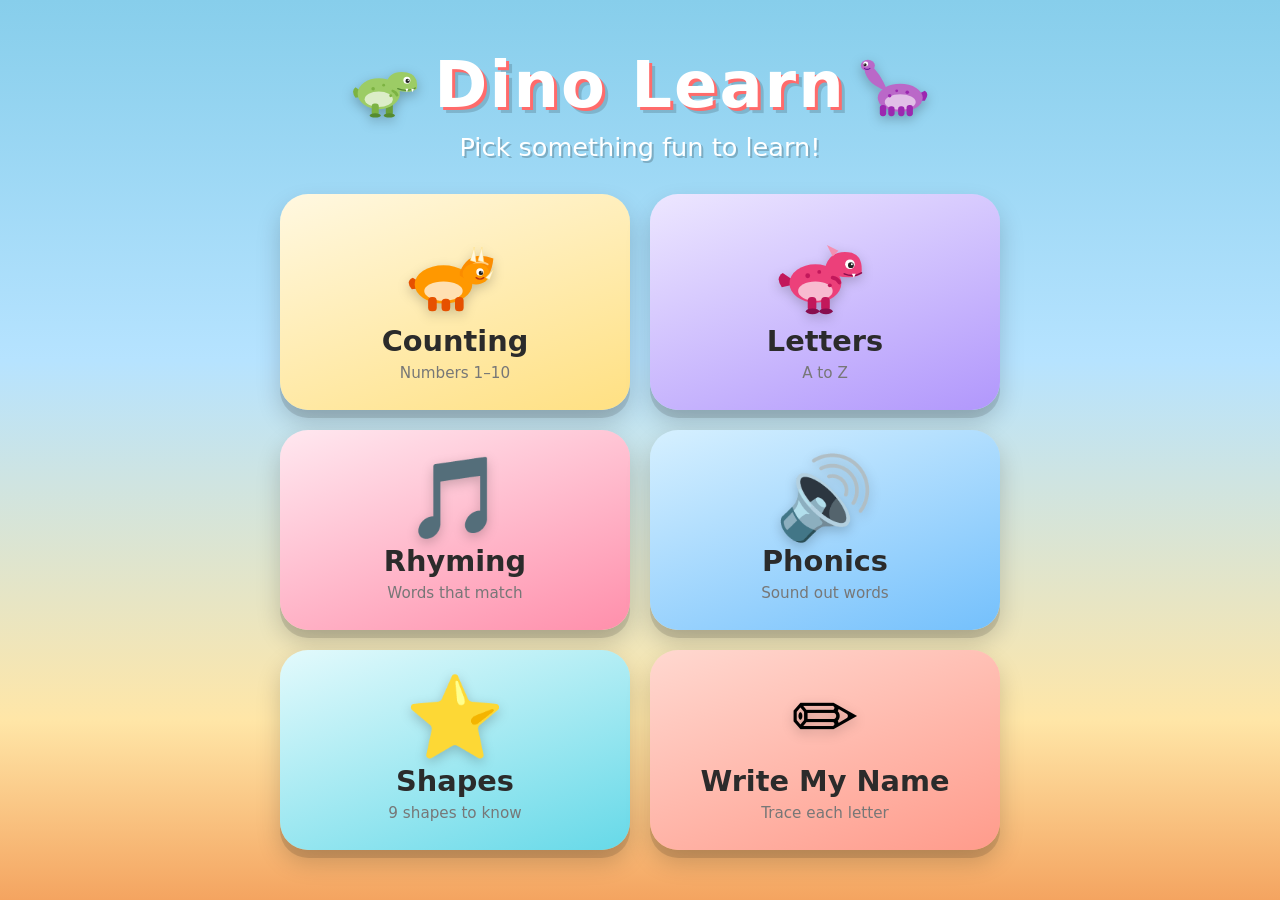
==== commit 5c8475d9: "Add Write My Name (interactive letter tracing) Addresses Declan's 0-of-1 gap on "Write Your Name". L" ====
--- a/index.html
+++ b/index.html
@@ -56,6 +56,12 @@
         <div class="tile-label">Shapes</div>
         <div class="tile-sub">9 shapes to know</div>
       </button>
+
+      <button class="tile tile-name" data-app="name">
+        <div class="tile-emoji">✏️</div>
+        <div class="tile-label">Write My Name</div>
+        <div class="tile-sub">Trace each letter</div>
+      </button>
     </div>
   </section>
 
@@ -303,6 +309,11 @@
       </h1>
       <p class="subtitle">Words that sound the same</p>
     </header>
+
+    <div class="case-toggle toggle-rhyme" role="tablist" aria-label="Display mode">
+      <button class="case-btn active" data-rhyme-mode="show">👁 Show</button>
+      <button class="case-btn" data-rhyme-mode="ears">👂 Ears Only</button>
+    </div>
 
     <div class="tile-grid two-up">
       <button class="tile tile-learn" data-rhyming-mode="learn">
@@ -474,6 +485,47 @@
     </div>
   </section>
 
+  <!-- ============ NAME TRACING: MENU ============ -->
+  <section id="tracing-menu" class="screen">
+    <button class="back-btn" data-back="landing">← Back</button>
+    <header class="landing-header">
+      <h1 class="title">
+        <span class="title-dino" data-dino="trike"></span>
+        My Name
+      </h1>
+      <p class="subtitle">Trace each letter with your finger!</p>
+    </header>
+
+    <div class="name-setup">
+      <label for="kid-name-input" class="name-label">Whose name?</label>
+      <input type="text" id="kid-name-input" class="name-input"
+             maxlength="12" autocomplete="off" spellcheck="false"
+             placeholder="Type a name" />
+      <button class="tile tile-test" id="start-tracing-btn">
+        <div class="tile-emoji">✏️</div>
+        <div class="tile-label">Start Tracing</div>
+      </button>
+    </div>
+  </section>
+
+  <!-- ============ NAME TRACING: TRACE SCREEN ============ -->
+  <section id="tracing-mode" class="screen">
+    <button class="back-btn" data-back="tracing-menu">← Back</button>
+
+    <div class="trace-progress" id="trace-progress"></div>
+
+    <div class="trace-card" id="trace-card">
+      <div class="trace-template" id="trace-template"></div>
+      <canvas id="trace-canvas"></canvas>
+    </div>
+
+    <div class="trace-controls">
+      <button class="ctrl-btn ctrl-prev" id="trace-clear">🧹 Clear</button>
+      <button class="ctrl-btn ctrl-say" id="trace-say">🔊 Hear it</button>
+      <button class="ctrl-btn ctrl-next" id="trace-next">Next ▶</button>
+    </div>
+  </section>
+
   <!-- shared celebration overlay (used by both test modes) -->
   <div id="celebrate" class="celebrate" aria-hidden="true">
     <div class="celebrate-text" id="celebrate-text">Yay!</div>
--- a/styles.css
+++ b/styles.css
@@ -178,6 +178,7 @@
 .tile-look     { background: linear-gradient(160deg, #fff0d6, #ffb380); }
 .tile-rhyming  { background: linear-gradient(160deg, #ffe8f0, #ff8fab); }
 .tile-shapes   { background: linear-gradient(160deg, #e3fafc, #66d9e8); }
+.tile-name     { background: linear-gradient(160deg, #ffd8d0, #ff9b8b); }
 
 .tile-locked {
   opacity: 0.55;
@@ -348,6 +349,10 @@
 .case-toggle.toggle-numbers .case-btn.active {
   background: linear-gradient(160deg, #ffd43b, #ffa94d);
 }
+/* Rhyming uses pink to match its tile */
+.case-toggle.toggle-rhyme .case-btn.active {
+  background: linear-gradient(160deg, #ff8fab, #c2255c);
+}
 .case-btn:active:not(.active) {
   transform: scale(0.95);
 }
@@ -358,6 +363,131 @@
   line-height: 1;
   filter: drop-shadow(0 4px 6px rgba(0, 0, 0, 0.2));
   animation: dinoPop 0.5s ease both;
+}
+
+/* ====== Name Tracing ====== */
+.name-setup {
+  display: flex;
+  flex-direction: column;
+  align-items: center;
+  gap: 18px;
+  z-index: 1;
+  width: 100%;
+  max-width: 480px;
+}
+.name-label {
+  font-size: 1.2rem;
+  font-weight: 700;
+  color: #fff;
+  text-shadow: 2px 2px 0 rgba(0, 0, 0, 0.18);
+}
+.name-input {
+  font-family: inherit;
+  font-size: clamp(1.6rem, 5vw, 2.4rem);
+  font-weight: 900;
+  text-align: center;
+  text-transform: uppercase;
+  letter-spacing: 4px;
+  padding: 14px 20px;
+  border: 4px solid #fff;
+  border-radius: 18px;
+  background: rgba(255, 255, 255, 0.95);
+  color: #ff6b6b;
+  box-shadow: 0 5px 0 rgba(0, 0, 0, 0.15);
+  width: 100%;
+  outline: none;
+  transition: transform 0.1s ease;
+}
+.name-input:focus {
+  border-color: #ffa94d;
+  transform: translateY(-2px);
+}
+#start-tracing-btn {
+  cursor: pointer;
+  width: 100%;
+  max-width: 280px;
+}
+
+/* Progress chips above the trace card */
+.trace-progress {
+  display: flex;
+  gap: 8px;
+  justify-content: center;
+  flex-wrap: wrap;
+  margin: 8px 0 14px;
+  z-index: 1;
+}
+.trace-chip {
+  width: clamp(36px, 8vw, 48px);
+  height: clamp(36px, 8vw, 48px);
+  border-radius: 12px;
+  background: rgba(255, 255, 255, 0.85);
+  display: flex;
+  align-items: center;
+  justify-content: center;
+  font-size: clamp(1.1rem, 3.5vw, 1.5rem);
+  font-weight: 900;
+  color: #aaa;
+  box-shadow: 0 3px 0 rgba(0, 0, 0, 0.12);
+  transition: all 0.2s ease;
+}
+.trace-chip.done {
+  background: linear-gradient(160deg, #b2f2bb, #51cf66);
+  color: #fff;
+  text-shadow: 1px 1px 0 rgba(0, 0, 0, 0.18);
+}
+.trace-chip.current {
+  background: linear-gradient(160deg, #ffe066, #fab005);
+  color: #fff;
+  text-shadow: 1px 1px 0 rgba(0, 0, 0, 0.18);
+  transform: scale(1.18) translateY(-3px);
+  box-shadow: 0 6px 0 rgba(0, 0, 0, 0.15);
+}
+
+/* Trace card: SVG template + canvas overlay, stacked */
+.trace-card {
+  position: relative;
+  width: clamp(260px, 70vw, 440px);
+  height: clamp(360px, 95vw, 620px);
+  background: #fff;
+  border-radius: 28px;
+  box-shadow:
+    0 10px 0 rgba(0, 0, 0, 0.12),
+    0 16px 30px rgba(0, 0, 0, 0.18);
+  overflow: hidden;
+  z-index: 1;
+  animation: cardPop 0.45s ease;
+}
+.trace-template {
+  position: absolute;
+  inset: 0;
+  pointer-events: none;
+  padding: 16px;
+  display: flex;
+  align-items: center;
+  justify-content: center;
+}
+.trace-template svg {
+  width: 100%;
+  height: 100%;
+  display: block;
+}
+#trace-canvas {
+  position: absolute;
+  inset: 0;
+  width: 100%;
+  height: 100%;
+  touch-action: none; /* prevents page scrolling while drawing */
+  cursor: crosshair;
+}
+
+.trace-controls {
+  display: flex;
+  gap: 12px;
+  flex-wrap: wrap;
+  justify-content: center;
+  margin-top: 16px;
+  z-index: 1;
 }
 
 /* ====== Shapes ====== */
@@ -423,6 +553,12 @@
   color: #444;
   text-transform: lowercase;
   letter-spacing: 1px;
+  transition: opacity 0.25s ease;
+}
+/* Ears-only mode: hide the printed word so the kid relies on listening
+   for the matching sound, not visually matching the letter endings. */
+.rhyme-card.ears-only .rhyme-text {
+  opacity: 0;
 }
 .rhyme-vs {
   font-size: clamp(2rem, 5vw, 3rem);
